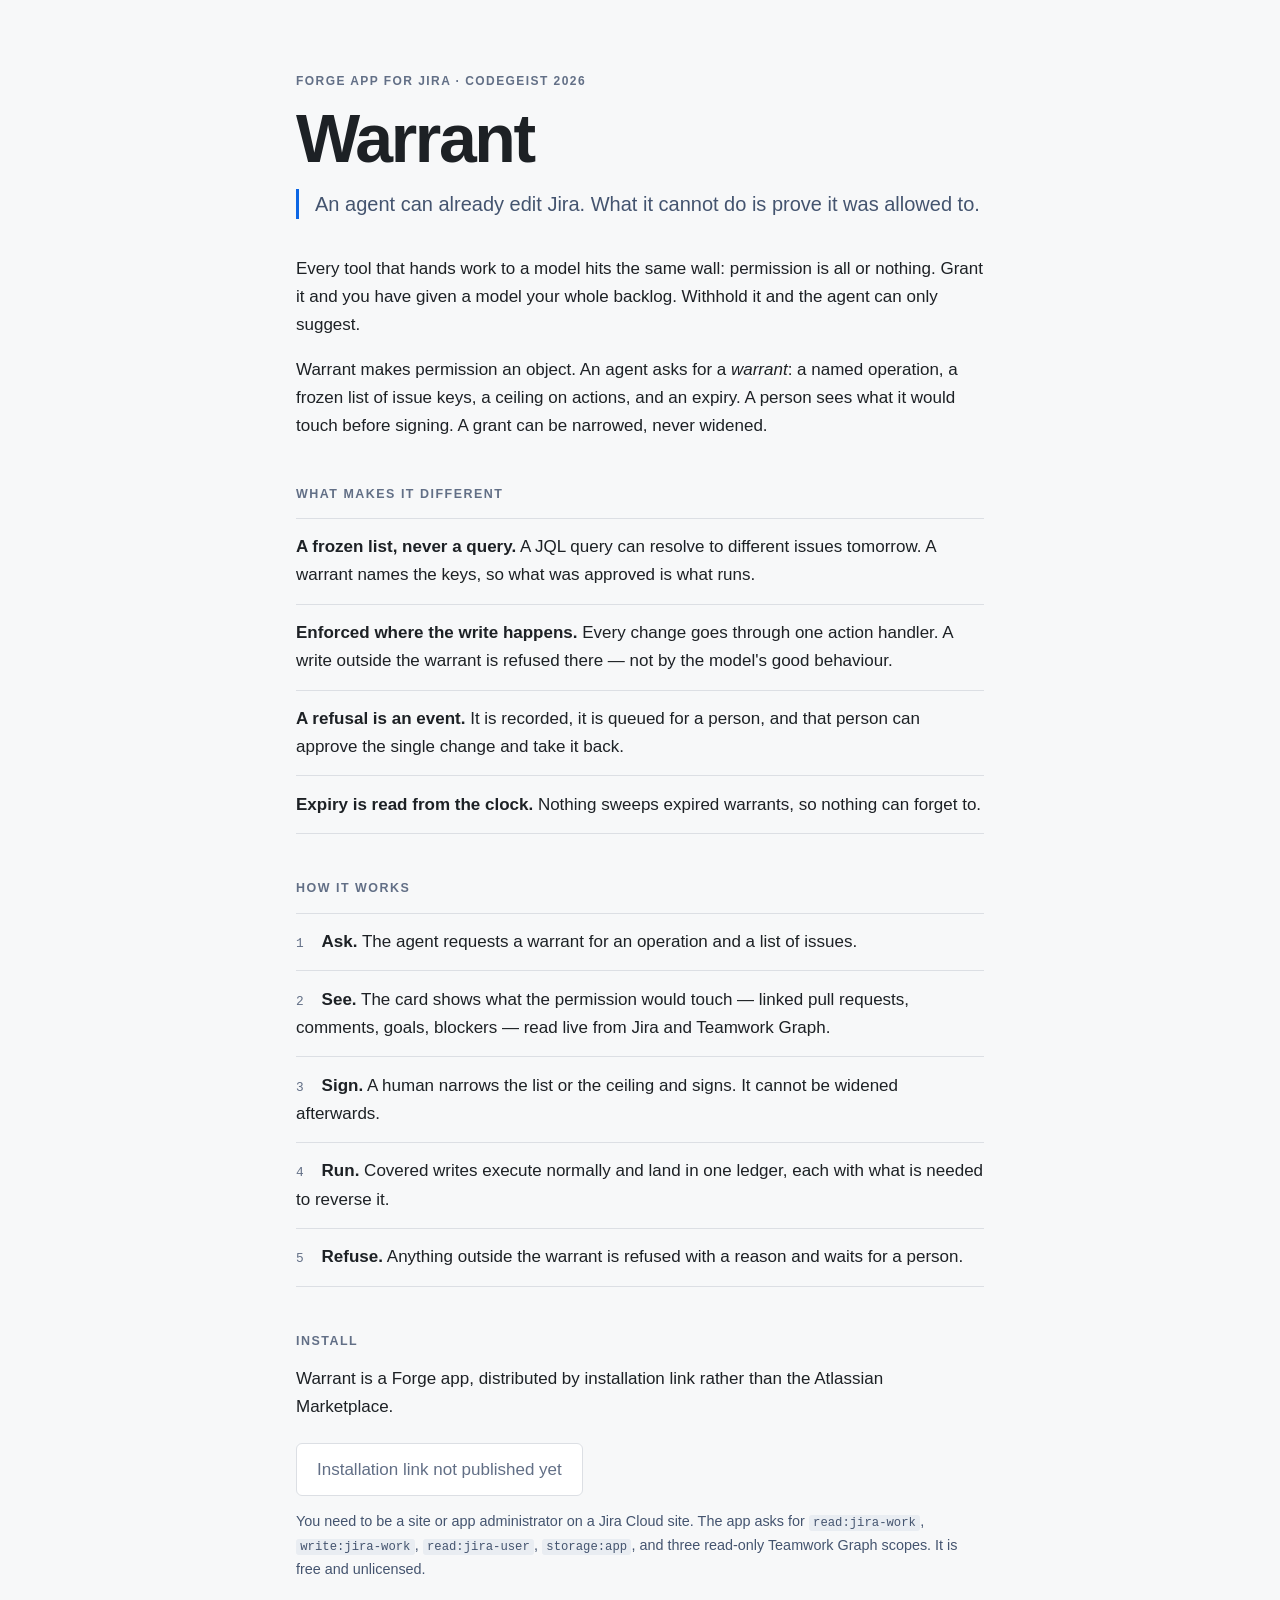
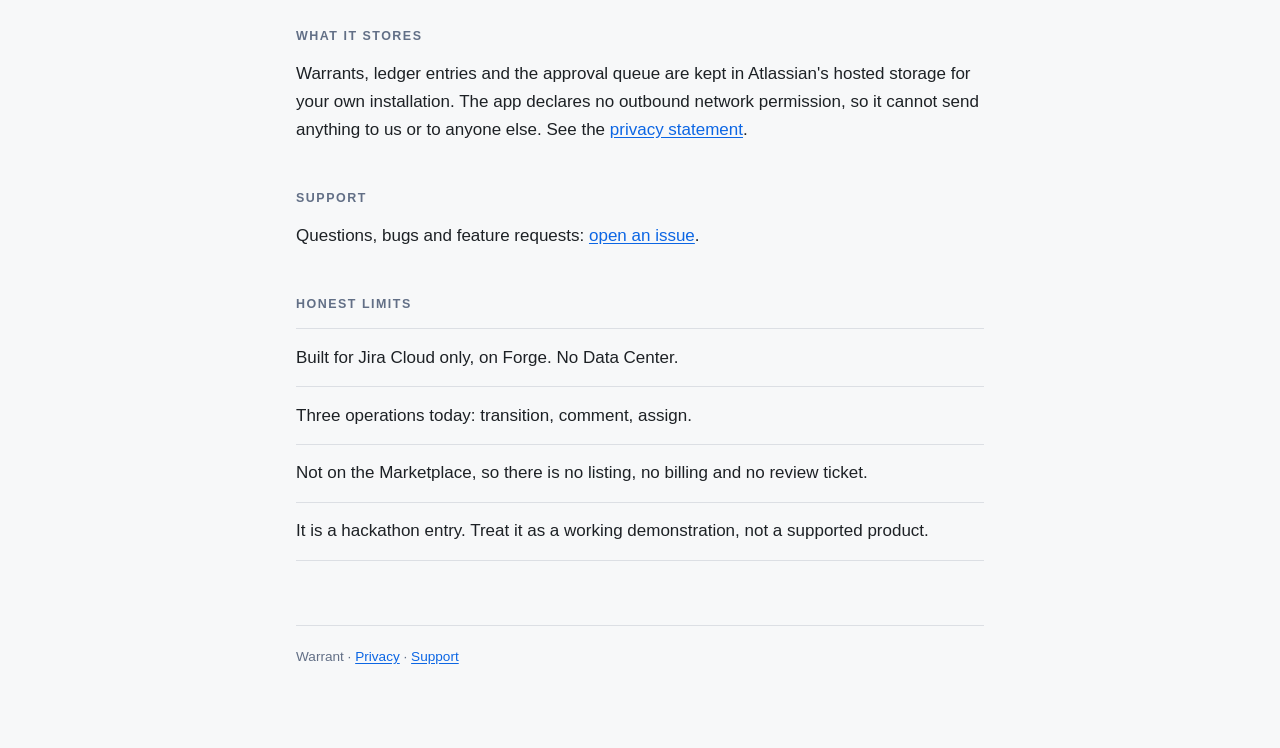
==== index.html @ 126f1fe7 "Give the page an icon so it stops asking for a missing favicon" ====
<!doctype html>
<html lang="en">
  <head>
    <meta charset="utf-8" />
    <meta name="viewport" content="width=device-width, initial-scale=1" />
    <title>Warrant — scoped authority for agents in Jira</title>
    <meta
      name="description"
      content="Warrant gives an AI agent permission to change specific Jira issues for a limited time, decided by a human, enforced at the write, and reversible afterwards."
    />
    <meta property="og:title" content="Warrant — scoped authority for agents in Jira" />
    <meta
      property="og:description"
      content="An agent can already edit Jira. What it cannot do is prove it was allowed to."
    />
    <meta property="og:type" content="website" />
    <link rel="icon" href="favicon.svg" type="image/svg+xml" />
    <link rel="stylesheet" href="style.css" />
  </head>
  <body>
    <main>
      <p class="kicker">Forge app for Jira · Codegeist 2026</p>
      <h1>Warrant</h1>
      <p class="lede">
        An agent can already edit Jira. What it cannot do is prove it was allowed to.
      </p>

      <p>
        Every tool that hands work to a model hits the same wall: permission is all or nothing.
        Grant it and you have given a model your whole backlog. Withhold it and the agent can
        only suggest.
      </p>
      <p>
        Warrant makes permission an object. An agent asks for a <em>warrant</em>: a named
        operation, a frozen list of issue keys, a ceiling on actions, and an expiry. A person
        sees what it would touch before signing. A grant can be narrowed, never widened.
      </p>

      <h2>What makes it different</h2>
      <ul class="points">
        <li>
          <strong>A frozen list, never a query.</strong> A JQL query can resolve to different
          issues tomorrow. A warrant names the keys, so what was approved is what runs.
        </li>
        <li>
          <strong>Enforced where the write happens.</strong> Every change goes through one
          action handler. A write outside the warrant is refused there — not by the model's
          good behaviour.
        </li>
        <li>
          <strong>A refusal is an event.</strong> It is recorded, it is queued for a person, and
          that person can approve the single change and take it back.
        </li>
        <li>
          <strong>Expiry is read from the clock.</strong> Nothing sweeps expired warrants, so
          nothing can forget to.
        </li>
      </ul>

      <h2>How it works</h2>
      <ol class="steps">
        <li><span>Ask.</span> The agent requests a warrant for an operation and a list of issues.</li>
        <li><span>See.</span> The card shows what the permission would touch — linked pull requests, comments, goals, blockers — read live from Jira and Teamwork Graph.</li>
        <li><span>Sign.</span> A human narrows the list or the ceiling and signs. It cannot be widened afterwards.</li>
        <li><span>Run.</span> Covered writes execute normally and land in one ledger, each with what is needed to reverse it.</li>
        <li><span>Refuse.</span> Anything outside the warrant is refused with a reason and waits for a person.</li>
      </ol>

      <h2 id="install">Install</h2>
      <p>
        Warrant is a Forge app, distributed by installation link rather than the Atlassian
        Marketplace.
      </p>
      <p class="install-line">
        <a class="button" id="install-link" href="#install">Installation link not published yet</a>
      </p>
      <p class="small">
        You need to be a site or app administrator on a Jira Cloud site. The app asks for
        <code>read:jira-work</code>, <code>write:jira-work</code>, <code>read:jira-user</code>,
        <code>storage:app</code>, and three read-only Teamwork Graph scopes. It is free and
        unlicensed.
      </p>

      <h2>What it stores</h2>
      <p>
        Warrants, ledger entries and the approval queue are kept in Atlassian's hosted storage for
        your own installation. The app declares no outbound network permission, so it cannot send
        anything to us or to anyone else. See the <a href="privacy.html">privacy statement</a>.
      </p>

      <h2>Support</h2>
      <p>
        Questions, bugs and feature requests:
        <a href="https://github.com/xarkgg/warrant-site/issues">open an issue</a>.
      </p>

      <h2>Honest limits</h2>
      <ul class="points">
        <li>Built for Jira Cloud only, on Forge. No Data Center.</li>
        <li>Three operations today: transition, comment, assign.</li>
        <li>Not on the Marketplace, so there is no listing, no billing and no review ticket.</li>
        <li>It is a hackathon entry. Treat it as a working demonstration, not a supported product.</li>
      </ul>

      <footer>
        <p>
          Warrant · <a href="privacy.html">Privacy</a> ·
          <a href="https://github.com/xarkgg/warrant-site/issues">Support</a>
        </p>
      </footer>
    </main>
  </body>
</html>
---- style.css ----
:root {
  --ground: #f7f8f9;
  --raised: #ffffff;
  --ink: #1d2125;
  --ink2: #44546f;
  --ink3: #626f86;
  --line: #dcdfe4;
  --accent: #0c66e4;
  --mono: ui-monospace, SFMono-Regular, "SF Mono", Menlo, Consolas, monospace;
}

* {
  box-sizing: border-box;
}

html {
  -webkit-text-size-adjust: 100%;
}

body {
  margin: 0;
  background: var(--ground);
  color: var(--ink);
  font: 400 17px/1.65 -apple-system, BlinkMacSystemFont, "Segoe UI", Roboto,
    "Helvetica Neue", sans-serif;
}

main {
  max-width: 46rem;
  margin: 0 auto;
  padding: 4.5rem 1.5rem 5rem;
}

.kicker {
  margin: 0 0 0.75rem;
  font-size: 0.75rem;
  font-weight: 700;
  letter-spacing: 0.12em;
  text-transform: uppercase;
  color: var(--ink3);
}

h1 {
  margin: 0;
  font-size: clamp(2.75rem, 9vw, 4.25rem);
  font-weight: 600;
  letter-spacing: -0.035em;
  line-height: 1;
}

.lede {
  margin: 1.1rem 0 2.25rem;
  padding-left: 1rem;
  border-left: 3px solid var(--accent);
  font-size: 1.25rem;
  line-height: 1.5;
  color: var(--ink2);
}

h2 {
  margin: 2.75rem 0 0.85rem;
  font-size: 0.78rem;
  font-weight: 700;
  letter-spacing: 0.12em;
  text-transform: uppercase;
  color: var(--ink3);
}

p {
  margin: 0 0 1rem;
}

a {
  color: var(--accent);
  text-underline-offset: 2px;
}

code {
  font-family: var(--mono);
  font-size: 0.85em;
  background: #e9edf2;
  padding: 0.1em 0.35em;
  border-radius: 3px;
}

.points,
.steps {
  margin: 0;
  padding: 0;
  list-style: none;
  border-top: 1px solid var(--line);
}

.points li,
.steps li {
  padding: 0.9rem 0;
  border-bottom: 1px solid var(--line);
}

.steps li {
  counter-increment: step;
}

.steps li::before {
  content: counter(step);
  display: inline-block;
  width: 1.6rem;
  font-family: var(--mono);
  font-size: 0.8rem;
  color: var(--ink3);
}

.steps li span {
  font-weight: 600;
}

ol.steps {
  counter-reset: step;
}

.install-line {
  margin: 1.4rem 0 0.9rem;
}

.button {
  display: inline-block;
  padding: 0.7rem 1.25rem;
  border: 1px solid var(--accent);
  border-radius: 6px;
  background: var(--accent);
  color: #fff;
  font-weight: 600;
  text-decoration: none;
}

.button[href="#install"] {
  background: var(--raised);
  border-color: var(--line);
  color: var(--ink3);
  font-weight: 400;
}

.small {
  font-size: 0.9rem;
  color: var(--ink2);
}

footer {
  margin-top: 4rem;
  padding-top: 1.25rem;
  border-top: 1px solid var(--line);
  font-size: 0.85rem;
  color: var(--ink3);
}

footer p {
  margin: 0;
}

@media (prefers-color-scheme: dark) {
  :root {
    --ground: #17181a;
    --raised: #1f2124;
    --ink: #e7e9ec;
    --ink2: #b9bfc8;
    --ink3: #8e96a1;
    --line: #2c2f34;
    --accent: #6aa1f7;
  }

  code {
    background: #24272b;
  }
}
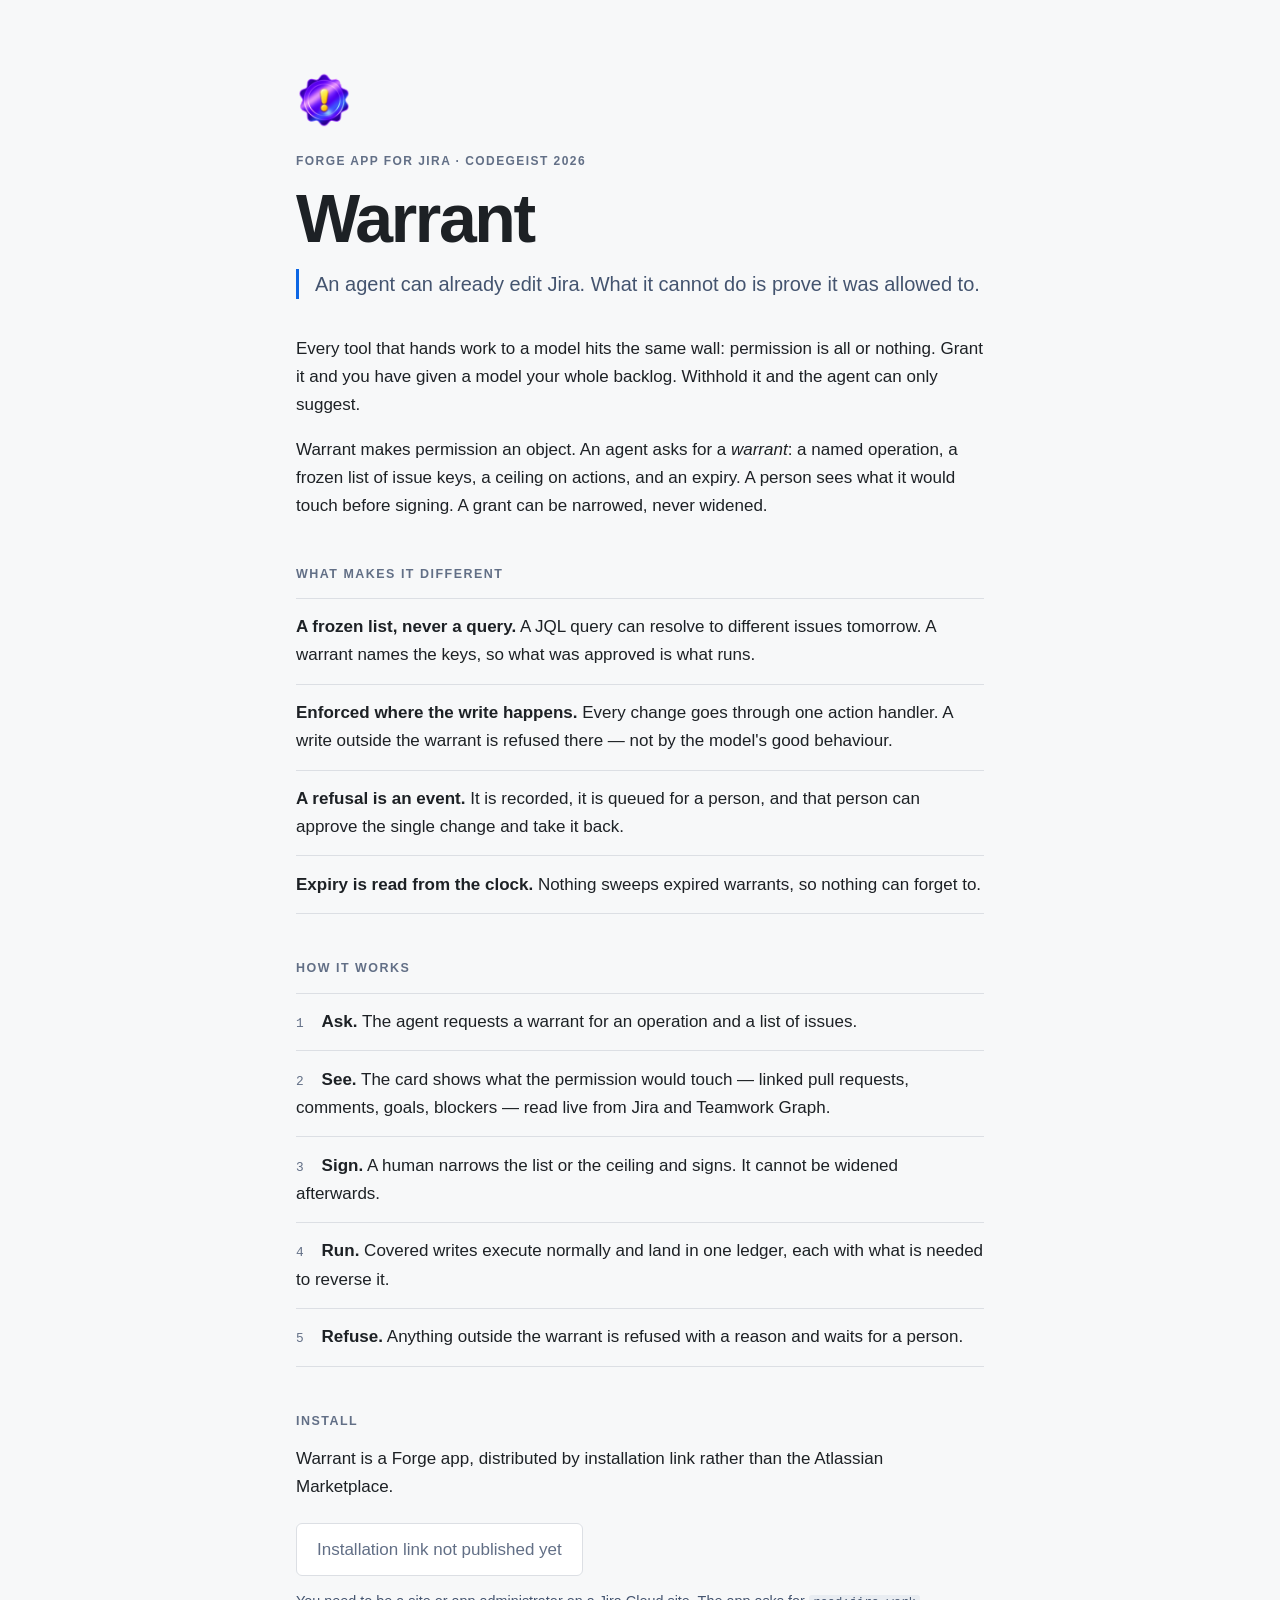
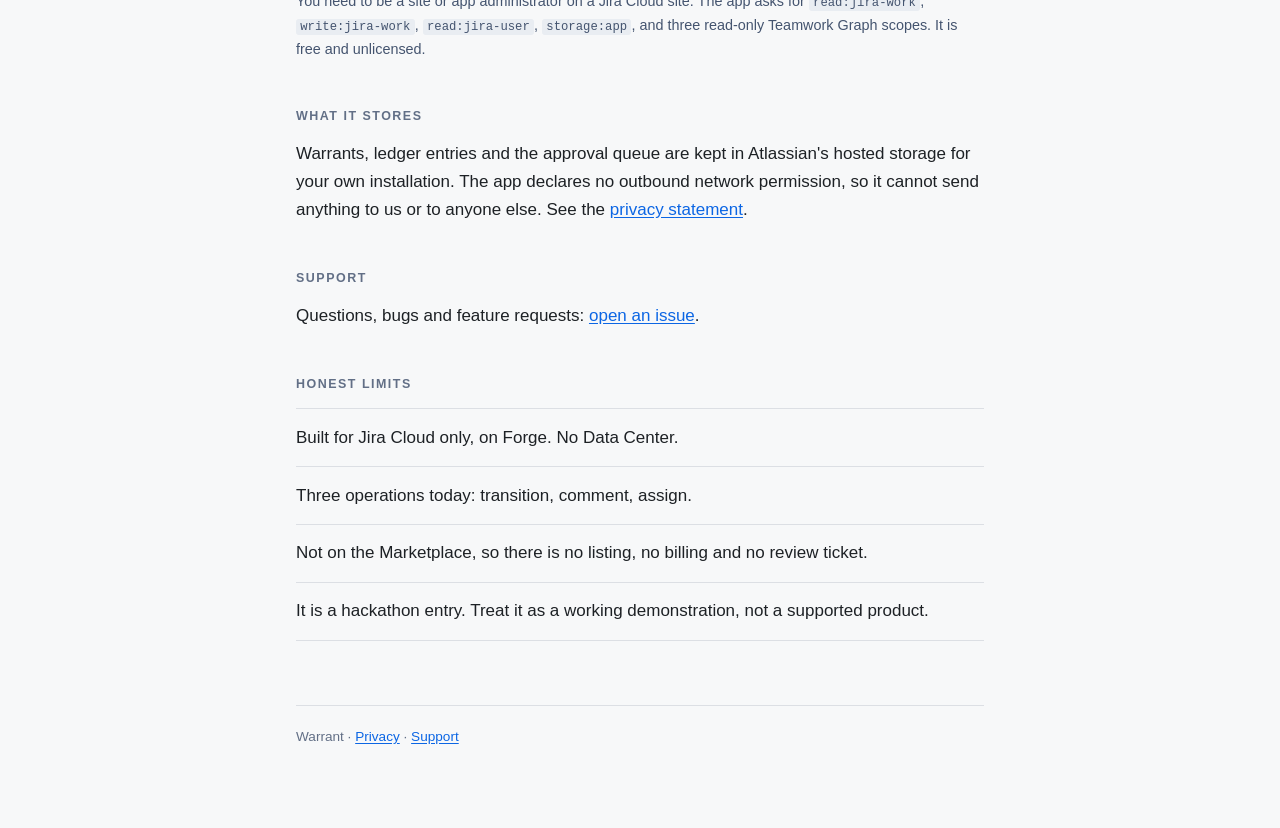
==== commit 2eeef8e0: "Use the badge as the page mark, the favicon and the link card The page leads with the mark instead o" ====
--- a/index.html
+++ b/index.html
@@ -14,11 +14,18 @@
       content="An agent can already edit Jira. What it cannot do is prove it was allowed to."
     />
     <meta property="og:type" content="website" />
-    <link rel="icon" href="favicon.svg" type="image/svg+xml" />
+    <meta property="og:image" content="https://xarkgg.github.io/warrant-site/og.png" />
+    <meta property="og:image:width" content="1200" />
+    <meta property="og:image:height" content="630" />
+    <meta property="og:image:alt" content="The Warrant badge beside the word Warrant and its one-line description." />
+    <meta name="twitter:card" content="summary_large_image" />
+    <link rel="icon" href="favicon.png" type="image/png" sizes="64x64" />
+    <link rel="apple-touch-icon" href="apple-touch-icon.png" />
     <link rel="stylesheet" href="style.css" />
   </head>
   <body>
     <main>
+      <img class="mark" src="mark.png" width="56" height="56" alt="" />
       <p class="kicker">Forge app for Jira · Codegeist 2026</p>
       <h1>Warrant</h1>
       <p class="lede">
--- a/style.css
+++ b/style.css
@@ -29,6 +29,13 @@
   max-width: 46rem;
   margin: 0 auto;
   padding: 4.5rem 1.5rem 5rem;
+}
+
+.mark {
+  display: block;
+  width: 56px;
+  height: 56px;
+  margin: 0 0 1.5rem;
 }
 
 .kicker {
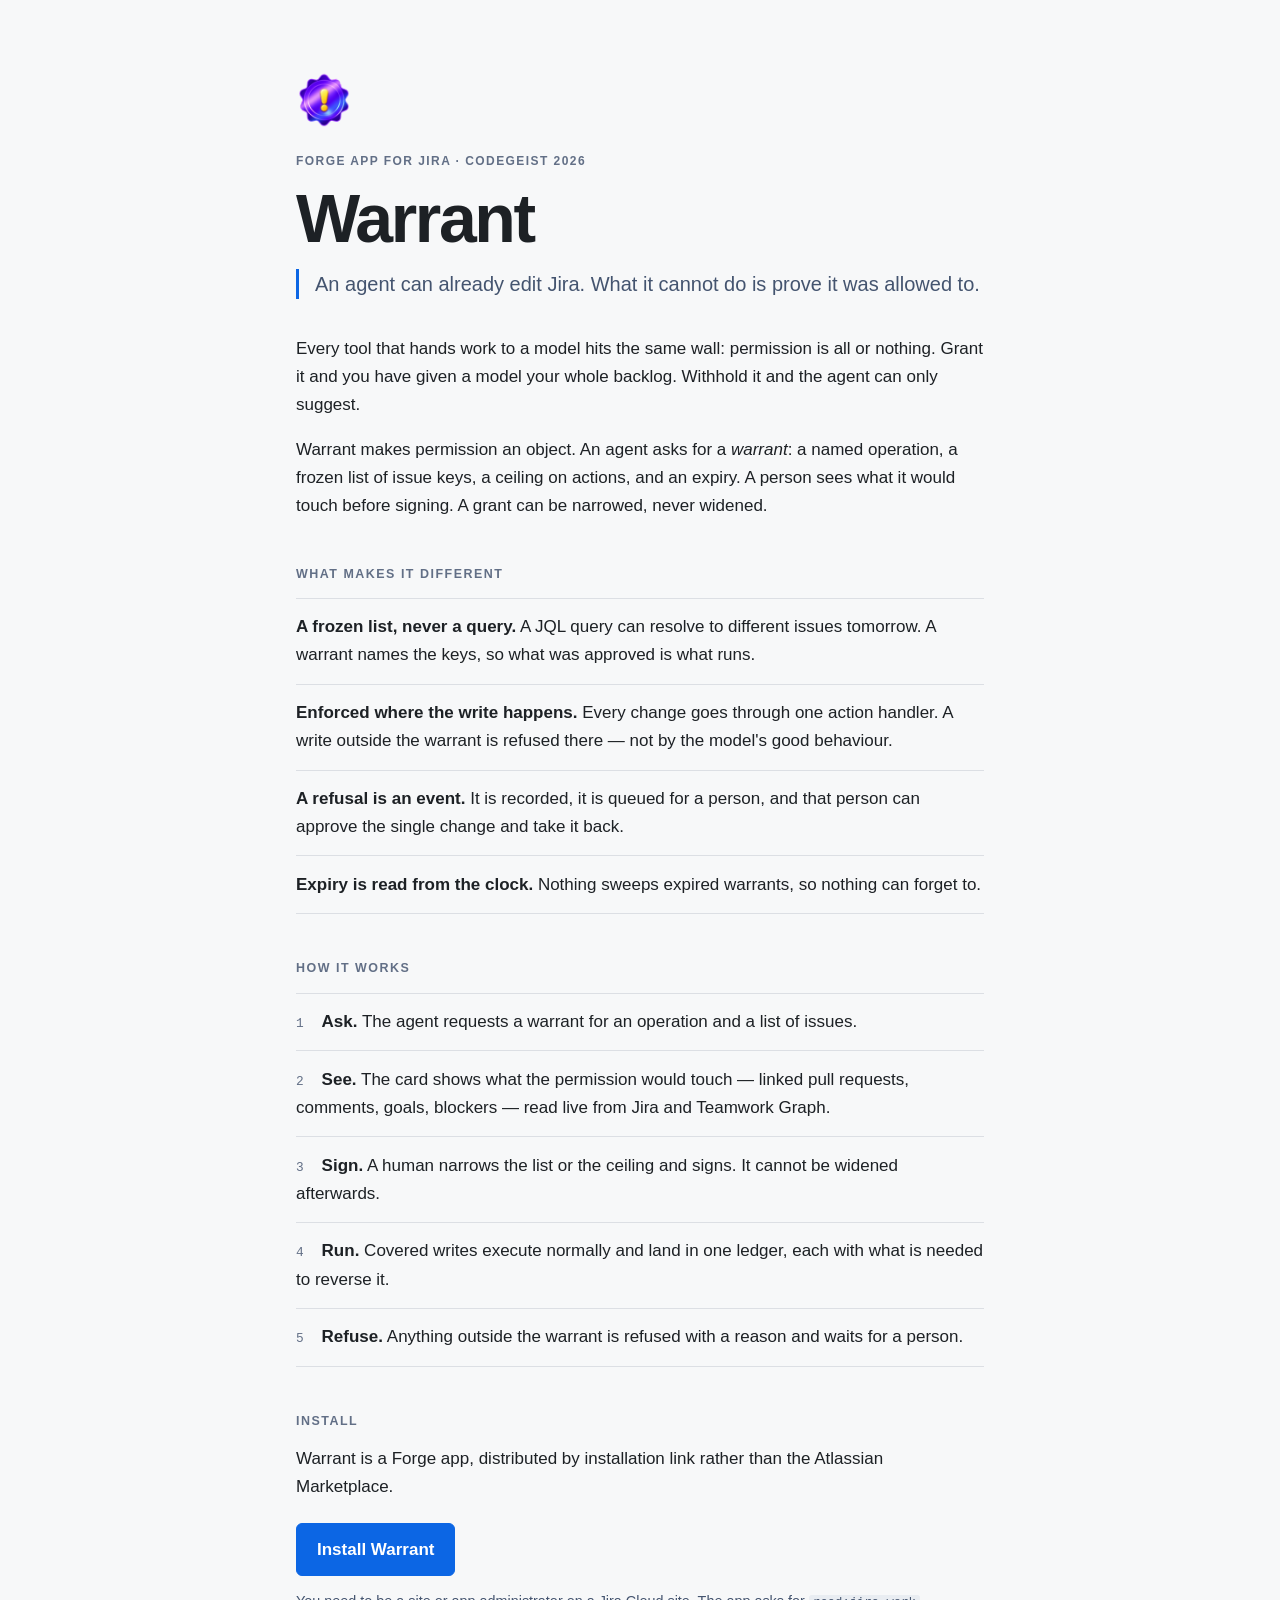
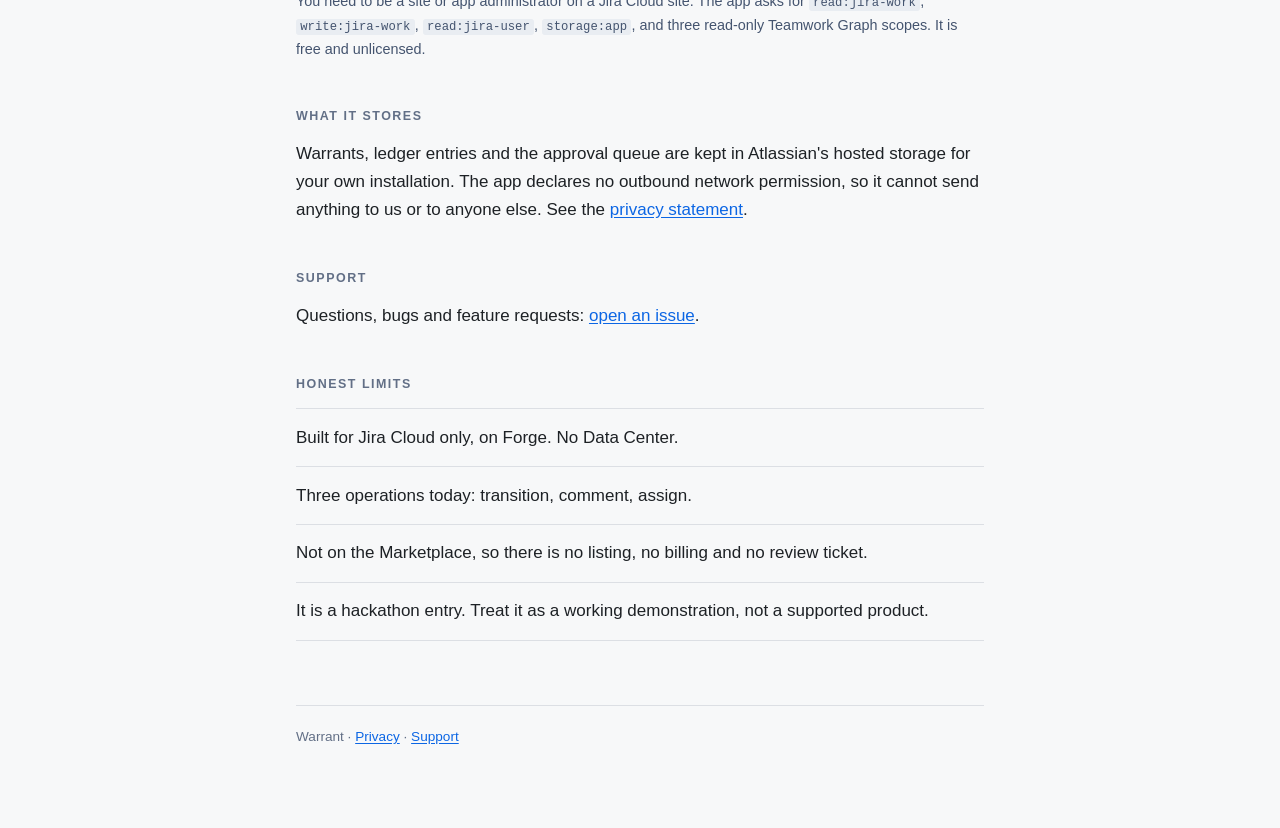
==== commit 4b3370af: "Publish the installation link The developer console issued it, so the Install button is a live link " ====
--- a/index.html
+++ b/index.html
@@ -79,7 +79,12 @@
         Marketplace.
       </p>
       <p class="install-line">
-        <a class="button" id="install-link" href="#install">Installation link not published yet</a>
+        <a
+          class="button"
+          id="install-link"
+          href="https://developer.atlassian.com/console/install/d06aafb5-91a9-446d-9bcd-39aa170b361e?signature=AYABeLiKNKXf2s1xbY8BPfuZj0oAAAADAAdhd3Mta21zAEthcm46"
+          >Install Warrant</a
+        >
       </p>
       <p class="small">
         You need to be a site or app administrator on a Jira Cloud site. The app asks for
--- a/style.css
+++ b/style.css
@@ -140,11 +140,8 @@
   text-decoration: none;
 }
 
-.button[href="#install"] {
-  background: var(--raised);
-  border-color: var(--line);
-  color: var(--ink3);
-  font-weight: 400;
+.button:hover {
+  filter: brightness(0.92);
 }
 
 .small {
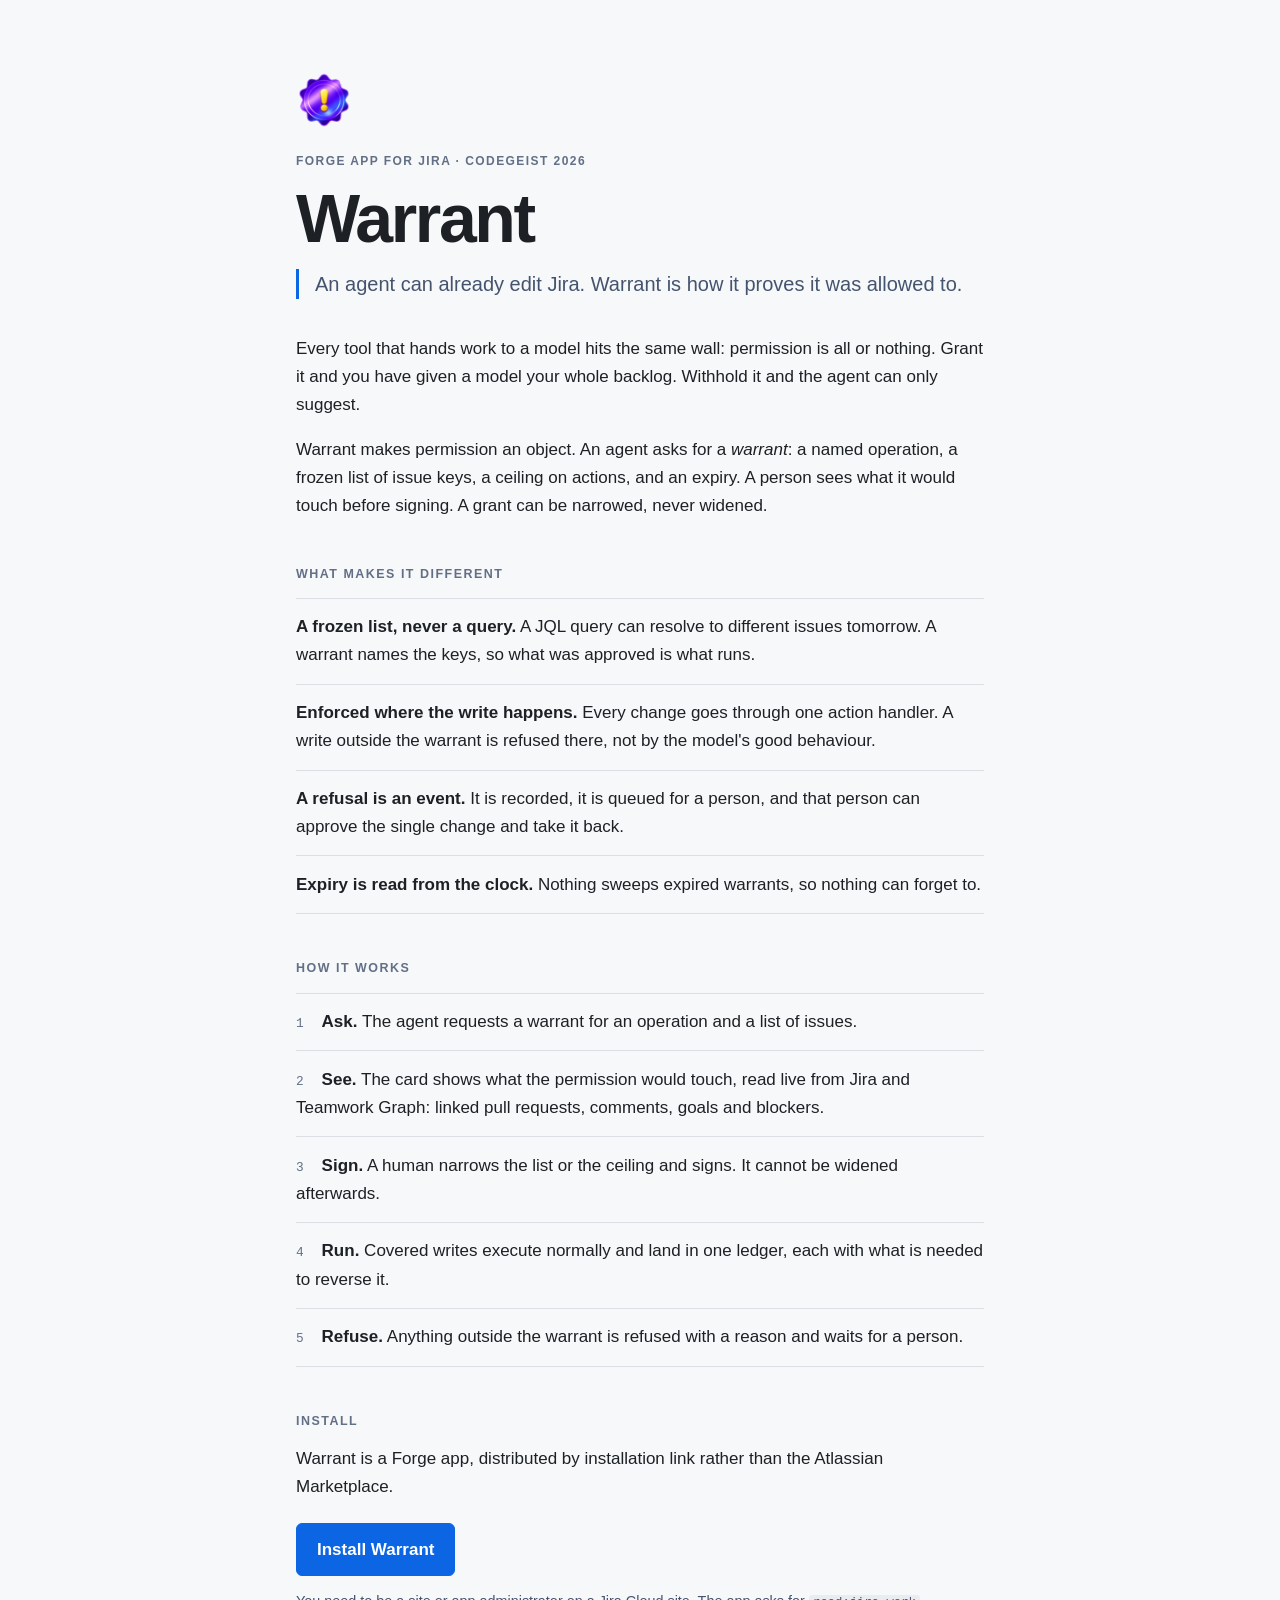
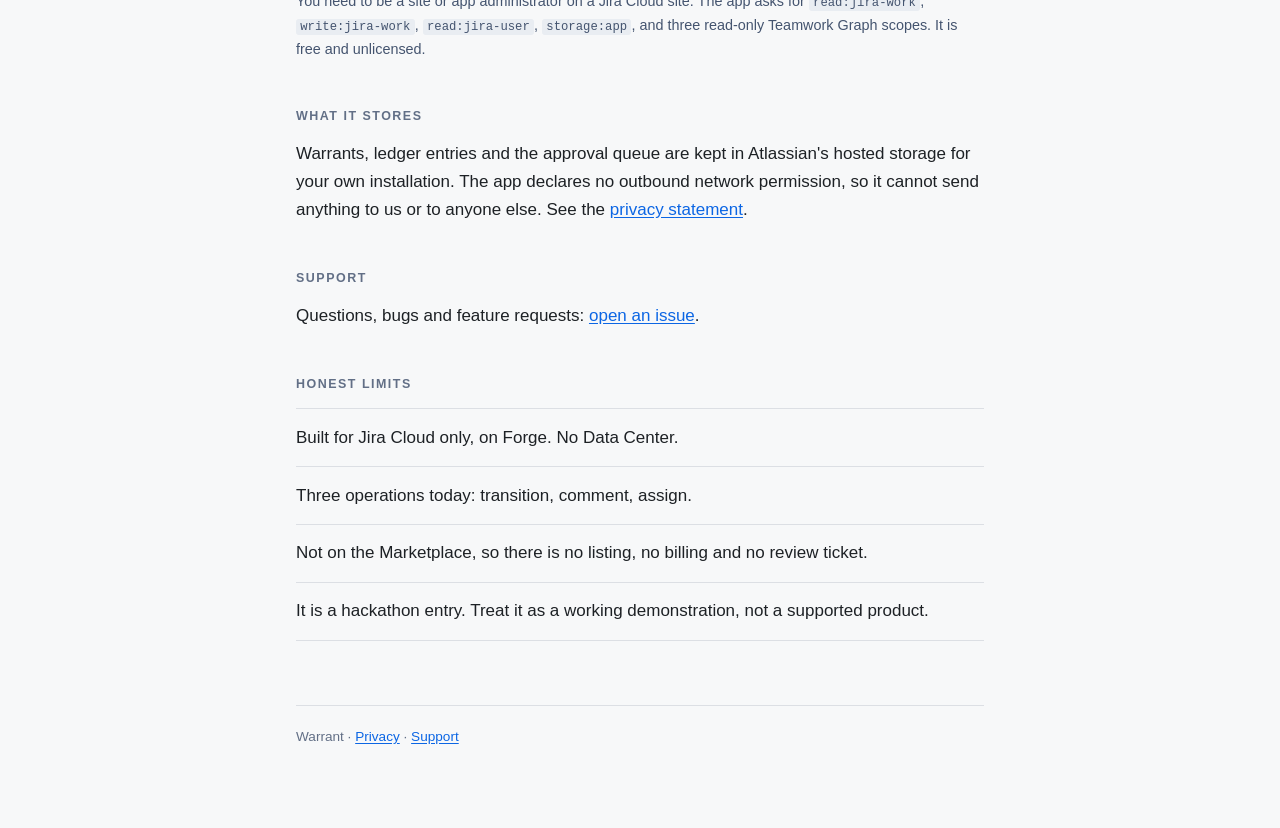
==== commit a368b220: "Rewrite the page copy to the house writing style" ====
--- a/index.html
+++ b/index.html
@@ -3,15 +3,15 @@
   <head>
     <meta charset="utf-8" />
     <meta name="viewport" content="width=device-width, initial-scale=1" />
-    <title>Warrant — scoped authority for agents in Jira</title>
+    <title>Warrant: scoped authority for agents in Jira</title>
     <meta
       name="description"
       content="Warrant gives an AI agent permission to change specific Jira issues for a limited time, decided by a human, enforced at the write, and reversible afterwards."
     />
-    <meta property="og:title" content="Warrant — scoped authority for agents in Jira" />
+    <meta property="og:title" content="Warrant: scoped authority for agents in Jira" />
     <meta
       property="og:description"
-      content="An agent can already edit Jira. What it cannot do is prove it was allowed to."
+      content="An agent can already edit Jira. Warrant is how it proves it was allowed to."
     />
     <meta property="og:type" content="website" />
     <meta property="og:image" content="https://xarkgg.github.io/warrant-site/og.png" />
@@ -29,7 +29,7 @@
       <p class="kicker">Forge app for Jira · Codegeist 2026</p>
       <h1>Warrant</h1>
       <p class="lede">
-        An agent can already edit Jira. What it cannot do is prove it was allowed to.
+        An agent can already edit Jira. Warrant is how it proves it was allowed to.
       </p>
 
       <p>
@@ -51,7 +51,7 @@
         </li>
         <li>
           <strong>Enforced where the write happens.</strong> Every change goes through one
-          action handler. A write outside the warrant is refused there — not by the model's
+          action handler. A write outside the warrant is refused there, not by the model's
           good behaviour.
         </li>
         <li>
@@ -67,7 +67,7 @@
       <h2>How it works</h2>
       <ol class="steps">
         <li><span>Ask.</span> The agent requests a warrant for an operation and a list of issues.</li>
-        <li><span>See.</span> The card shows what the permission would touch — linked pull requests, comments, goals, blockers — read live from Jira and Teamwork Graph.</li>
+        <li><span>See.</span> The card shows what the permission would touch, read live from Jira and Teamwork Graph: linked pull requests, comments, goals and blockers.</li>
         <li><span>Sign.</span> A human narrows the list or the ceiling and signs. It cannot be widened afterwards.</li>
         <li><span>Run.</span> Covered writes execute normally and land in one ledger, each with what is needed to reverse it.</li>
         <li><span>Refuse.</span> Anything outside the warrant is refused with a reason and waits for a person.</li>
@@ -82,7 +82,7 @@
         <a
           class="button"
           id="install-link"
-          href="https://developer.atlassian.com/console/install/d06aafb5-91a9-446d-9bcd-39aa170b361e?signature=AYABeLiKNKXf2s1xbY8BPfuZj0oAAAADAAdhd3Mta21zAEthcm46"
+          href="https://developer.atlassian.com/console/install/d06aafb5-91a9-446d-9bcd-39aa170b361e?signature=AYABeLiKNKXf2s1xbY8BPfuZj0oAAAADAAdhd3Mta21zAEthcm46YXdzOmttczp1cy13ZXN0LTI6NzA5NTg3ODM1MjQzOmtleS83MDVlZDY3MC1mNTdjLTQxYjUtOWY5Yi1lM2YyZGNjMTQ2ZTcAuAECAQB4CxqLTo9l4lqXuFjNim1xJM%2Bp%2F3TVP9xHS2BrU5DRRucBzGRL9PJsw0mPBYoIfaAT0gAAAH4wfAYJKoZIhvcNAQcGoG8wbQIBADBoBgkqhkiG9w0BBwEwHgYJYIZIAWUDBAEuMBEEDIMwFS29CL3ra69CcAIBEIA7WIxTbaO3HTmfCDDHRQ%2BXOoIVYMrKTGrmBy6M%2BUcEafz6o6uSwL%2B%[base64]%2B9kBqx2xO%2FAAgEQgDud9IrZ84h9OLOa8w9MfarPlD2G1nKYShVyhZwgLHVy2InsCrOm%2BXNE0T49ID72ErukB1j00q%2BC5DB84AAHYXdzLWttcwBLYXJuOmF3czprbXM6dXMtZWFzdC0xOjcwOTU4NzgzNTI0MzprZXkvNmMxMjBiYTAtNGNkNS00OTg1LWI4MmUtNDBhMDQ5NTJjYzU3ALgBAgIAeDYASx0XCjkny4iLV6vz%2BKtEGSGT6kdt0QRpkn6D%2FlVEAV7ll4CQrji8SuNcOwCk2F0AAAB%2BMHwGCSqGSIb3DQEHBqBvMG0CAQAwaAYJKoZIhvcNAQcBMB4GCWCGSAFlAwQBLjARBAy2gy9Mh88hY3pvz9ECARCAO3TYgC%2Bp7KLvmWms57USj5rcWKM%2FcApZeNLm6DmLBoPXldO3JN1hyc%2FNlpXEXgzpIIGGyx2bbYbmwQl9AgAAAAAMAAAQAAAAAAAAAAAAAAAAAIby0uNiX32HczhOWBsnb2f%2F%2F%2F%2F%2FAAAAAQAAAAAAAAAAAAAAAQAAADLdXCRPX4Bfj9qY9oLyeF%2FQym4usmny6kEz%2BZvyhpVRTMorch1s1sdAOSuqVUUeTpdp1hX6%2F3MybBUk%2FQMr9zf3CSM%3D&amp;product=jira"
           >Install Warrant</a
         >
       </p>
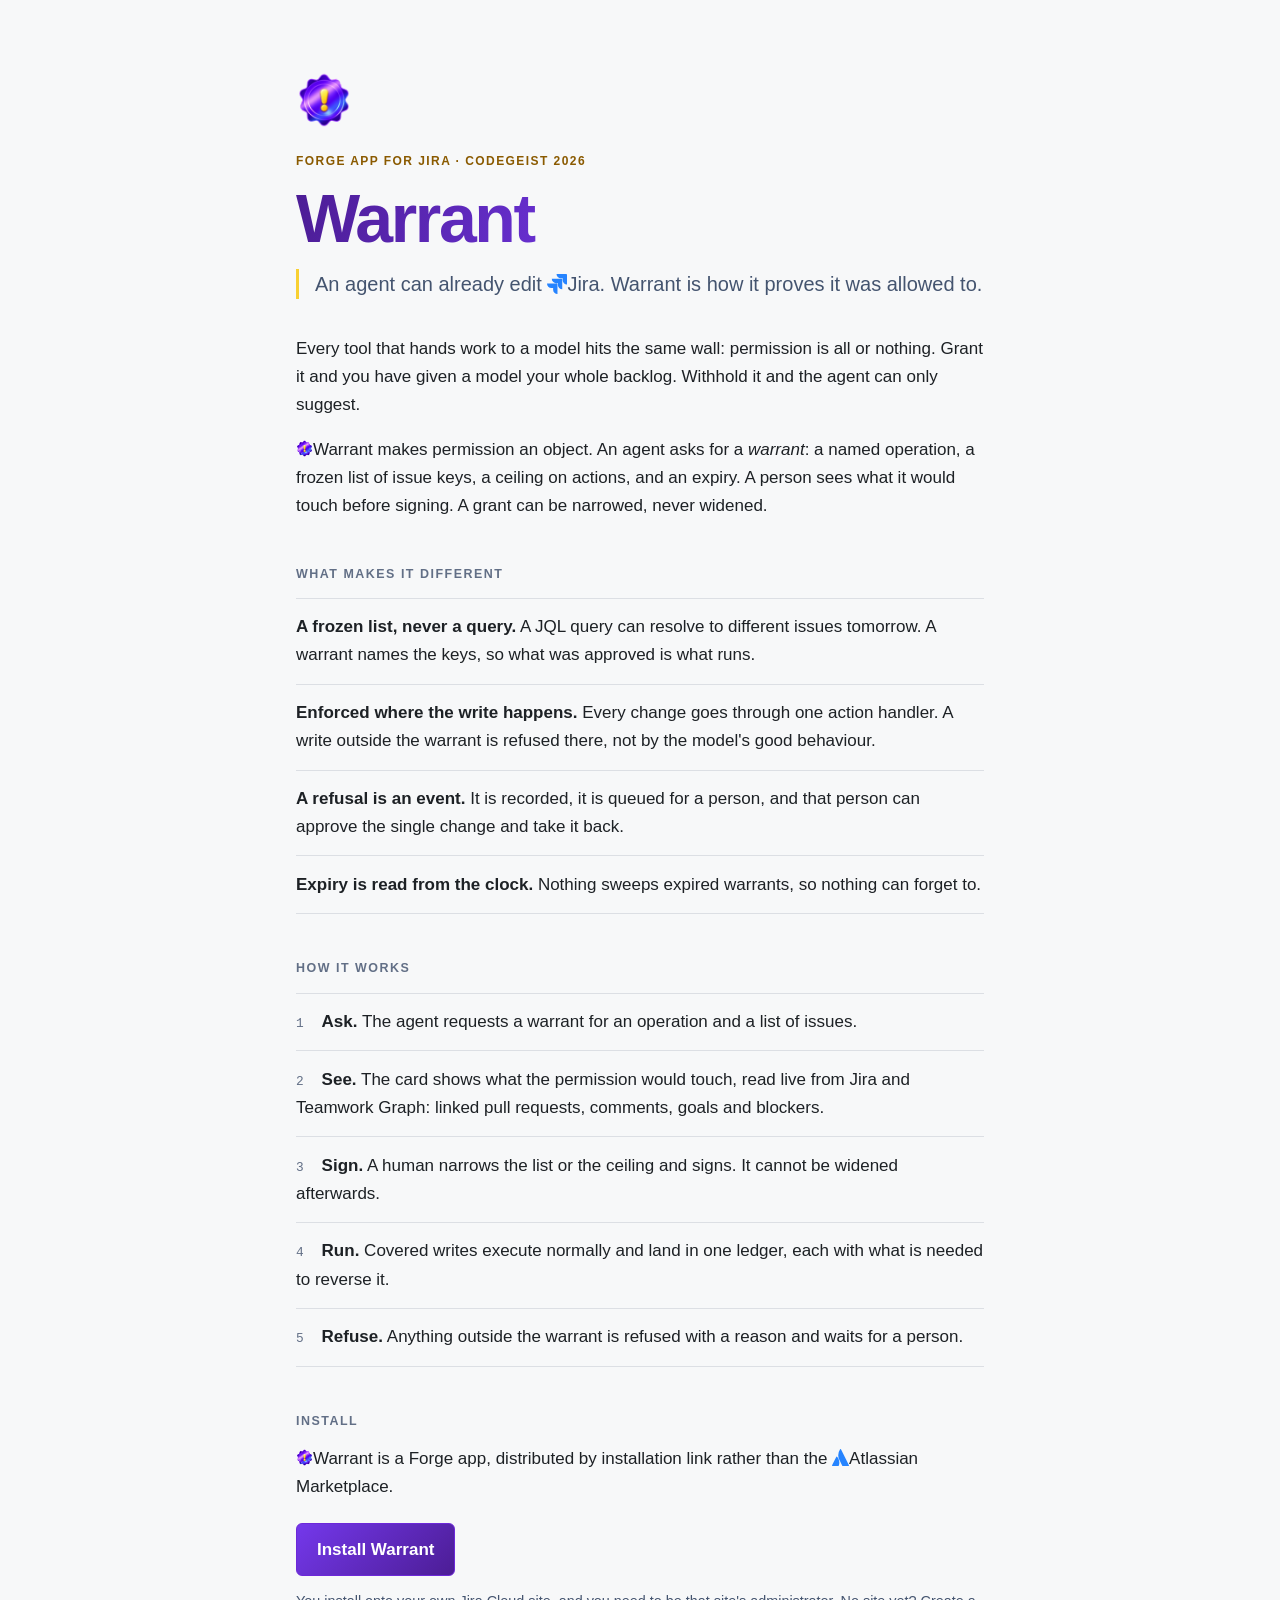
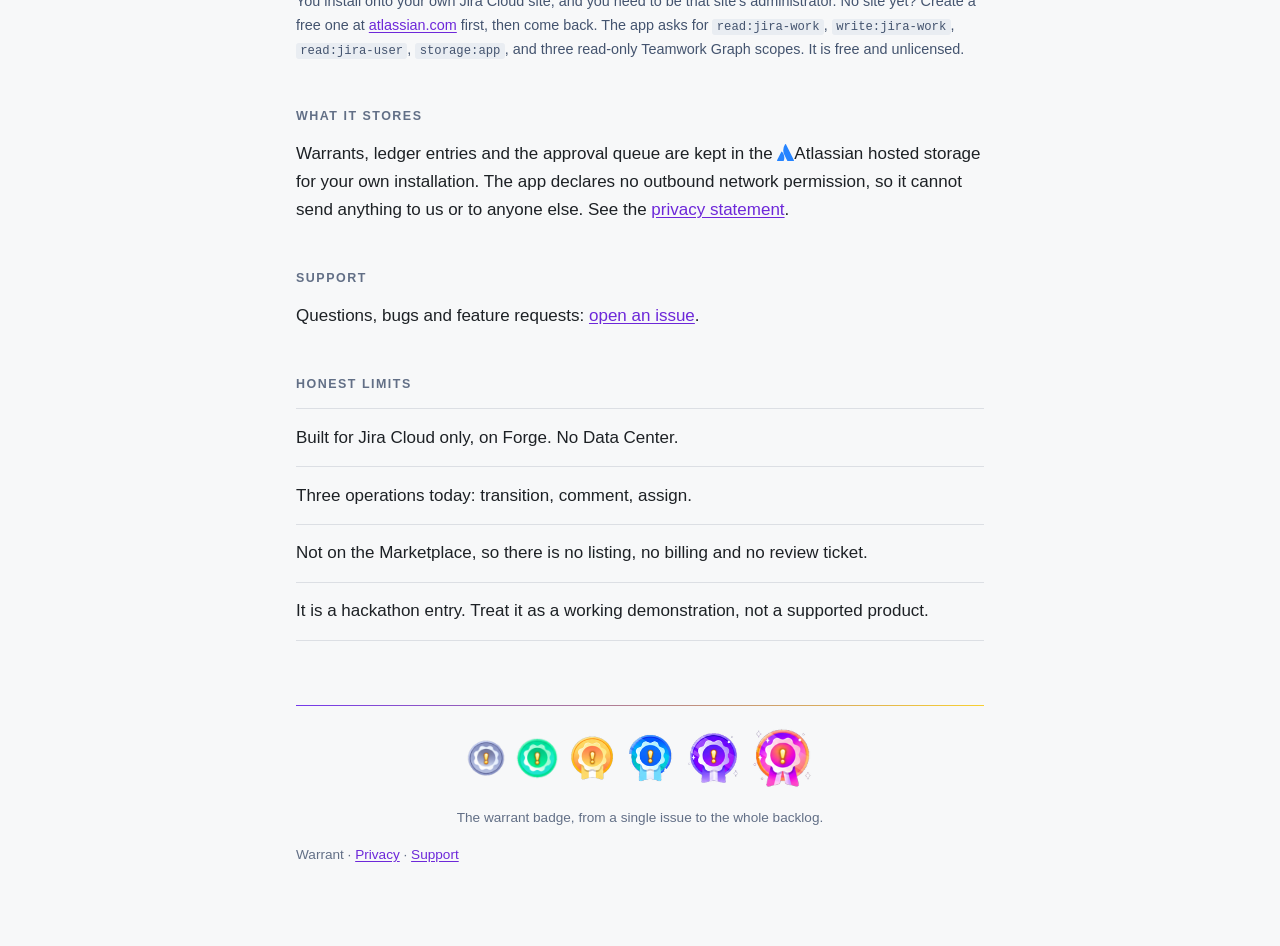
==== commit f3450be1: "Brand the page with the mark's colours, inline the product icons, and present the badge set in the f" ====
--- a/index.html
+++ b/index.html
@@ -29,7 +29,7 @@
       <p class="kicker">Forge app for Jira · Codegeist 2026</p>
       <h1>Warrant</h1>
       <p class="lede">
-        An agent can already edit Jira. Warrant is how it proves it was allowed to.
+        An agent can already edit <svg class="bic" viewBox="0 0 24 24" fill="#2684ff" role="img" aria-label="Jira"><path d="M11.571 11.513H0a5.218 5.218 0 0 0 5.232 5.215h2.13v2.057A5.215 5.215 0 0 0 12.575 24V12.518a1.005 1.005 0 0 0-1.005-1.005zm5.723-5.756H5.736a5.215 5.215 0 0 0 5.215 5.214h2.129v2.058a5.218 5.218 0 0 0 5.215 5.214V6.758a1.001 1.001 0 0 0-1.001-1.001zM23.013 0H11.455a5.215 5.215 0 0 0 5.215 5.215h2.129v2.057A5.215 5.215 0 0 0 24 12.483V1.005A1.001 1.001 0 0 0 23.013 0Z"/></svg>Jira. Warrant is how it proves it was allowed to.
       </p>
 
       <p>
@@ -38,7 +38,7 @@
         only suggest.
       </p>
       <p>
-        Warrant makes permission an object. An agent asks for a <em>warrant</em>: a named
+        <img class="bic" src="mark.png" alt="" width="18" height="18">Warrant makes permission an object. An agent asks for a <em>warrant</em>: a named
         operation, a frozen list of issue keys, a ceiling on actions, and an expiry. A person
         sees what it would touch before signing. A grant can be narrowed, never widened.
       </p>
@@ -75,7 +75,8 @@
 
       <h2 id="install">Install</h2>
       <p>
-        Warrant is a Forge app, distributed by installation link rather than the Atlassian
+        <img class="bic" src="mark.png" alt="" width="18" height="18">Warrant is a Forge app, distributed by installation link rather than the
+        <svg class="bic" viewBox="0 0 24 24" fill="#2684ff" role="img" aria-label="Atlassian"><path d="M7.12 11.084a.683.683 0 00-1.16.126L.075 22.974a.703.703 0 00.63 1.018h8.19a.678.678 0 00.63-.39c1.767-3.65.696-9.203-2.406-12.52zM11.434.386a15.515 15.515 0 00-.906 15.317l3.95 7.9a.703.703 0 00.628.388h8.19a.703.703 0 00.63-1.017L12.63.38a.664.664 0 00-1.196.006z"/></svg>Atlassian
         Marketplace.
       </p>
       <p class="install-line">
@@ -87,7 +88,10 @@
         >
       </p>
       <p class="small">
-        You need to be a site or app administrator on a Jira Cloud site. The app asks for
+        You install onto your own Jira Cloud site, and you need to be that site's administrator.
+        No site yet? Create a free one at
+        <a href="https://www.atlassian.com/software/jira/free">atlassian.com</a> first, then come
+        back. The app asks for
         <code>read:jira-work</code>, <code>write:jira-work</code>, <code>read:jira-user</code>,
         <code>storage:app</code>, and three read-only Teamwork Graph scopes. It is free and
         unlicensed.
@@ -95,7 +99,8 @@
 
       <h2>What it stores</h2>
       <p>
-        Warrants, ledger entries and the approval queue are kept in Atlassian's hosted storage for
+        Warrants, ledger entries and the approval queue are kept in the
+        <svg class="bic" viewBox="0 0 24 24" fill="#2684ff" role="img" aria-label="Atlassian"><path d="M7.12 11.084a.683.683 0 00-1.16.126L.075 22.974a.703.703 0 00.63 1.018h8.19a.678.678 0 00.63-.39c1.767-3.65.696-9.203-2.406-12.52zM11.434.386a15.515 15.515 0 00-.906 15.317l3.95 7.9a.703.703 0 00.628.388h8.19a.703.703 0 00.63-1.017L12.63.38a.664.664 0 00-1.196.006z"/></svg>Atlassian hosted storage for
         your own installation. The app declares no outbound network permission, so it cannot send
         anything to us or to anyone else. See the <a href="privacy.html">privacy statement</a>.
       </p>
@@ -115,6 +120,15 @@
       </ul>
 
       <footer>
+        <div class="badges" aria-hidden="true">
+          <img src="badges/rank-1.png" alt="" width="40" height="40" loading="lazy">
+          <img src="badges/rank-2.png" alt="" width="44" height="44" loading="lazy">
+          <img src="badges/rank-3.png" alt="" width="48" height="48" loading="lazy">
+          <img src="badges/rank-4.png" alt="" width="52" height="52" loading="lazy">
+          <img src="badges/rank-5.png" alt="" width="56" height="56" loading="lazy">
+          <img src="badges/rank-6.png" alt="" width="64" height="64" loading="lazy">
+        </div>
+        <p class="badges-note">The warrant badge, from a single issue to the whole backlog.</p>
         <p>
           Warrant · <a href="privacy.html">Privacy</a> ·
           <a href="https://github.com/xarkgg/warrant-site/issues">Support</a>
--- a/style.css
+++ b/style.css
@@ -5,7 +5,11 @@
   --ink2: #44546f;
   --ink3: #626f86;
   --line: #dcdfe4;
-  --accent: #0c66e4;
+  --violet: #6d28d9;
+  --vivid: #7438eb;
+  --gold: #f8d032;
+  --gold-ink: #8a5a00;
+  --accent: var(--violet);
   --mono: ui-monospace, SFMono-Regular, "SF Mono", Menlo, Consolas, monospace;
 }
 
@@ -44,7 +48,7 @@
   font-weight: 700;
   letter-spacing: 0.12em;
   text-transform: uppercase;
-  color: var(--ink3);
+  color: var(--gold-ink);
 }
 
 h1 {
@@ -55,10 +59,19 @@
   line-height: 1;
 }
 
+@supports ((-webkit-background-clip: text) or (background-clip: text)) {
+  h1 {
+    background: linear-gradient(105deg, #4c1d95 0%, var(--vivid) 55%, var(--gold) 135%);
+    -webkit-background-clip: text;
+    background-clip: text;
+    color: transparent;
+  }
+}
+
 .lede {
   margin: 1.1rem 0 2.25rem;
   padding-left: 1rem;
-  border-left: 3px solid var(--accent);
+  border-left: 3px solid var(--gold);
   font-size: 1.25rem;
   line-height: 1.5;
   color: var(--ink2);
@@ -132,16 +145,22 @@
 .button {
   display: inline-block;
   padding: 0.7rem 1.25rem;
-  border: 1px solid var(--accent);
+  border: 1px solid var(--violet);
   border-radius: 6px;
-  background: var(--accent);
+  background: linear-gradient(135deg, var(--vivid), #4c1d95);
   color: #fff;
   font-weight: 600;
   text-decoration: none;
 }
 
 .button:hover {
-  filter: brightness(0.92);
+  filter: brightness(1.12);
+}
+
+.bic {
+  width: 1em;
+  height: 1em;
+  vertical-align: -0.12em;
 }
 
 .small {
@@ -153,12 +172,38 @@
   margin-top: 4rem;
   padding-top: 1.25rem;
   border-top: 1px solid var(--line);
+  border-image: linear-gradient(90deg, var(--vivid), var(--gold)) 1;
   font-size: 0.85rem;
   color: var(--ink3);
 }
 
 footer p {
   margin: 0;
+}
+
+.badges {
+  display: flex;
+  justify-content: center;
+  align-items: center;
+  gap: 0.55rem;
+  margin: 0 0 1.1rem;
+}
+
+.badges-note {
+  margin: 0 0 0.9rem;
+  text-align: center;
+}
+
+@media (max-width: 360px) {
+  .badges {
+    gap: 0.25rem;
+  }
+  .badges img:nth-child(1) { width: 32px; height: 32px; }
+  .badges img:nth-child(2) { width: 35px; height: 35px; }
+  .badges img:nth-child(3) { width: 38px; height: 38px; }
+  .badges img:nth-child(4) { width: 42px; height: 42px; }
+  .badges img:nth-child(5) { width: 46px; height: 46px; }
+  .badges img:nth-child(6) { width: 52px; height: 52px; }
 }
 
 @media (prefers-color-scheme: dark) {
@@ -169,10 +214,20 @@
     --ink2: #b9bfc8;
     --ink3: #8e96a1;
     --line: #2c2f34;
-    --accent: #6aa1f7;
+    --violet: #b79bfa;
+    --vivid: #8b5cf6;
+    --gold: #f8d032;
+    --gold-ink: #f8d032;
+    --accent: var(--violet);
   }
 
   code {
     background: #24272b;
   }
-}
+
+  @supports ((-webkit-background-clip: text) or (background-clip: text)) {
+    h1 {
+      background: linear-gradient(105deg, #ede9fe 0%, #b79bfa 30%, #8b5cf6 68%, var(--gold) 135%);
+    }
+  }
+}
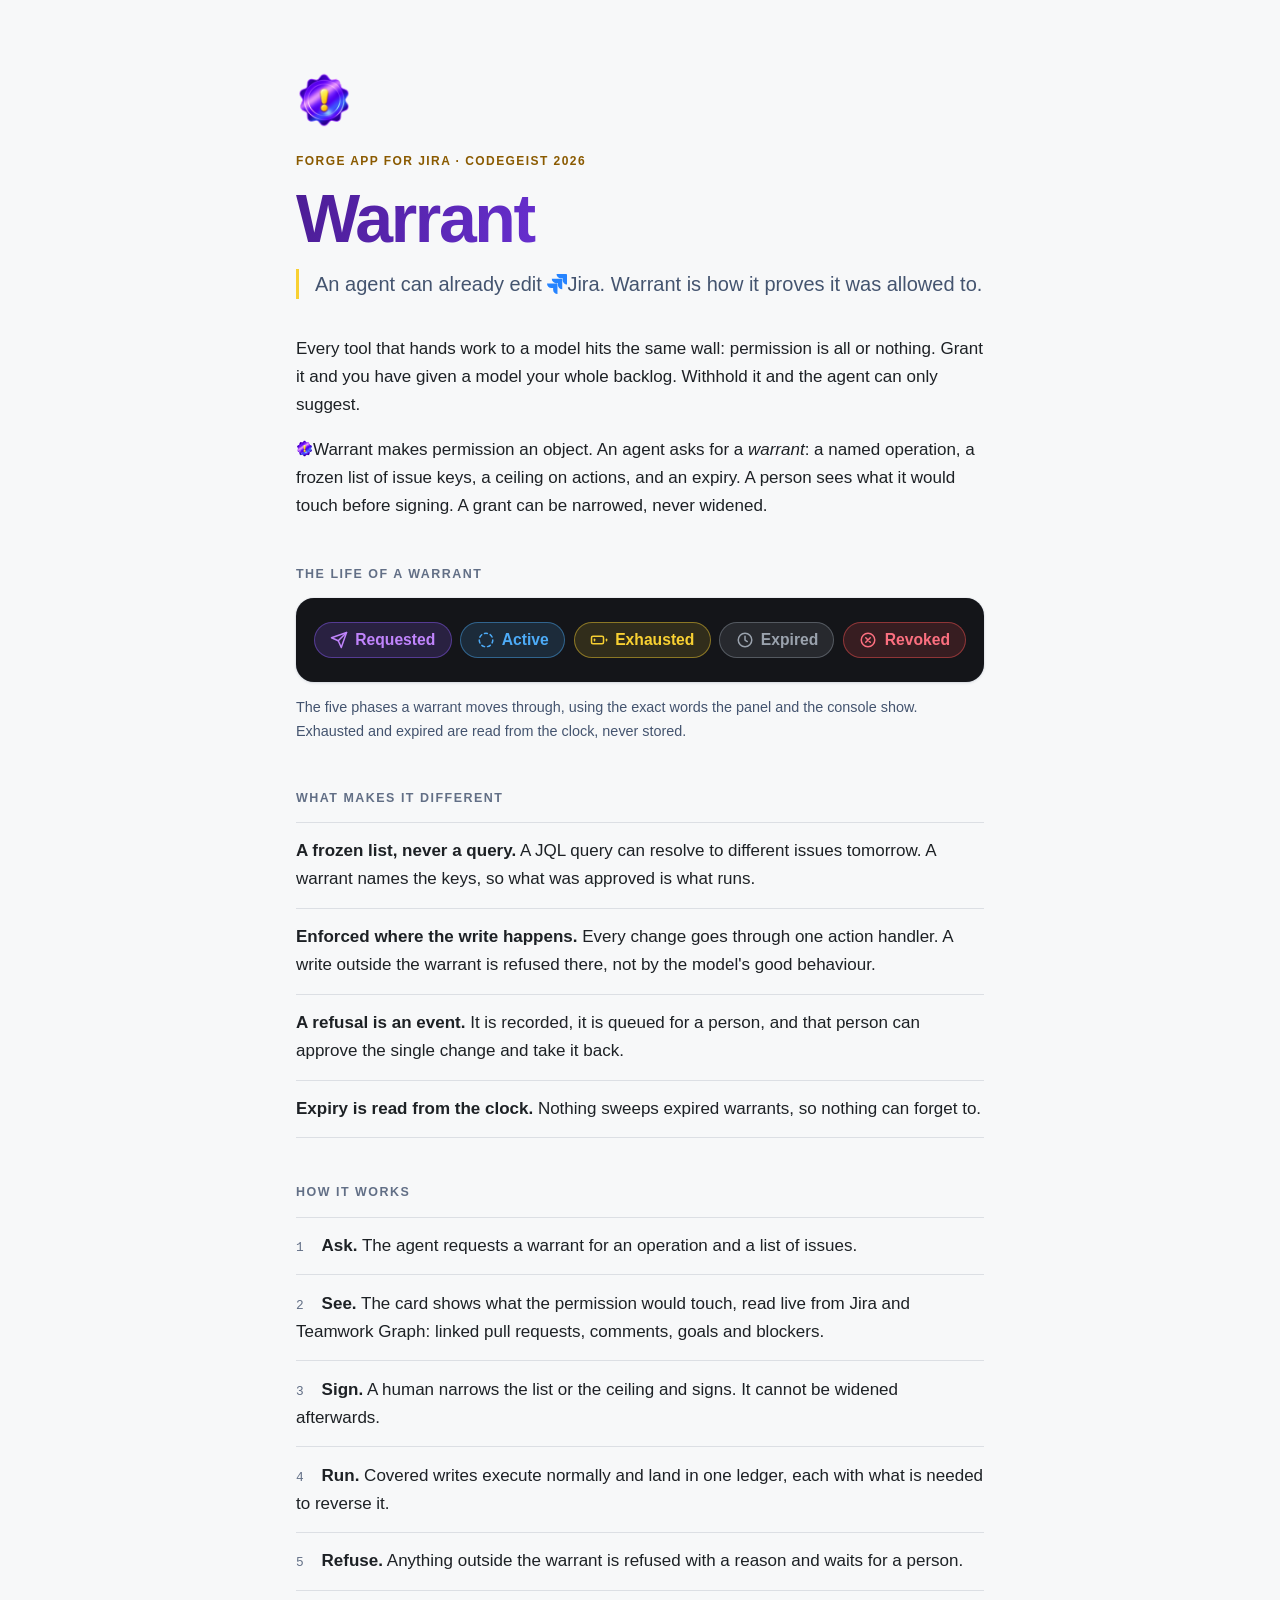
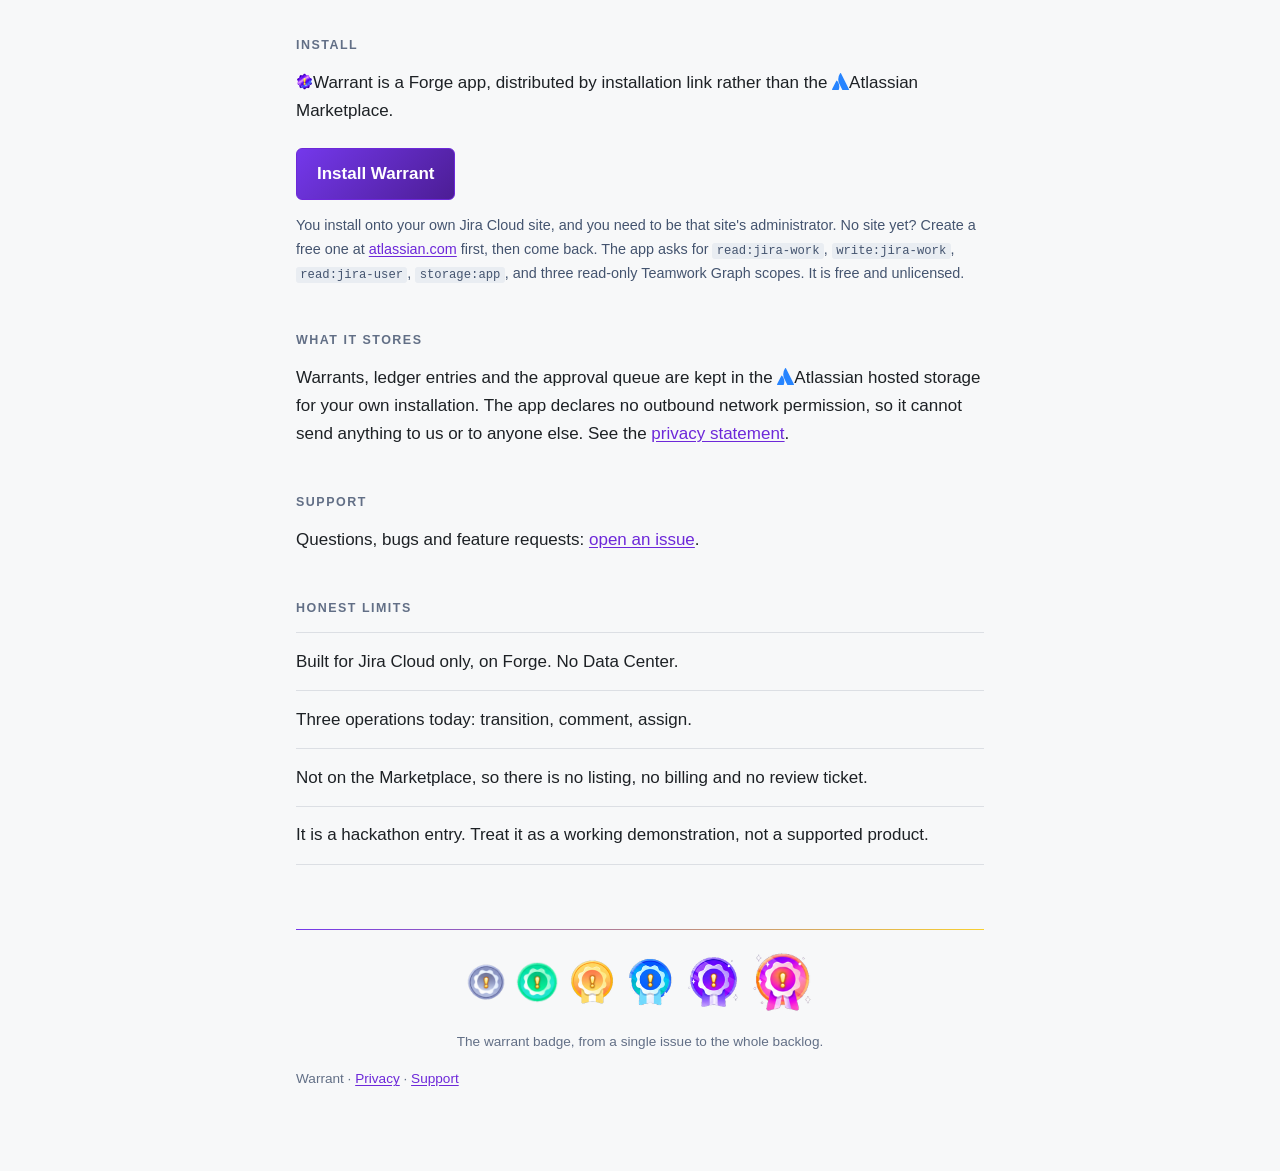
==== commit 8dc42cdc: "Show the warrant lifecycle as status pills on a dark plate Recreates the reference composition in CS" ====
--- a/index.html
+++ b/index.html
@@ -41,6 +41,19 @@
         <img class="bic" src="mark.png" alt="" width="18" height="18">Warrant makes permission an object. An agent asks for a <em>warrant</em>: a named
         operation, a frozen list of issue keys, a ceiling on actions, and an expiry. A person
         sees what it would touch before signing. A grant can be narrowed, never widened.
+      </p>
+
+      <h2>The life of a warrant</h2>
+      <div class="status-plate">
+        <span class="pill pill-requested"><svg viewBox="0 0 24 24" fill="none" stroke="currentColor" stroke-width="2" stroke-linecap="round" stroke-linejoin="round" aria-hidden="true"><path d="M22 2 11 13"/><path d="M22 2 15 22l-4-9-9-4Z"/></svg>Requested</span>
+        <span class="pill pill-active"><svg viewBox="0 0 24 24" fill="none" stroke="currentColor" stroke-width="2" stroke-linecap="round" stroke-linejoin="round" aria-hidden="true"><circle cx="12" cy="12" r="9" stroke-dasharray="4 4"/></svg>Active</span>
+        <span class="pill pill-exhausted"><svg viewBox="0 0 24 24" fill="none" stroke="currentColor" stroke-width="2" stroke-linecap="round" stroke-linejoin="round" aria-hidden="true"><rect x="2" y="7" width="16" height="10" rx="2"/><line x1="6" y1="11" x2="6" y2="13"/><line x1="22" y1="11" x2="22" y2="13"/></svg>Exhausted</span>
+        <span class="pill pill-expired"><svg viewBox="0 0 24 24" fill="none" stroke="currentColor" stroke-width="2" stroke-linecap="round" stroke-linejoin="round" aria-hidden="true"><circle cx="12" cy="12" r="9"/><path d="M12 7v5l3 2"/></svg>Expired</span>
+        <span class="pill pill-revoked"><svg viewBox="0 0 24 24" fill="none" stroke="currentColor" stroke-width="2" stroke-linecap="round" stroke-linejoin="round" aria-hidden="true"><circle cx="12" cy="12" r="9"/><path d="m9 9 6 6M15 9l-6 6"/></svg>Revoked</span>
+      </div>
+      <p class="small">
+        The five phases a warrant moves through, using the exact words the panel and the console
+        show. Exhausted and expired are read from the clock, never stored.
       </p>
 
       <h2>What makes it different</h2>
--- a/style.css
+++ b/style.css
@@ -163,6 +163,43 @@
   vertical-align: -0.12em;
 }
 
+.status-plate {
+  display: flex;
+  flex-wrap: wrap;
+  justify-content: center;
+  gap: 0.55rem;
+  background: #141519;
+  border-radius: 18px;
+  padding: 1.5rem 1rem;
+  margin: 0 0 0.9rem;
+  box-shadow: 0 1px 3px rgba(9, 30, 66, 0.12), 0 0 1px rgba(9, 30, 66, 0.3);
+}
+
+.pill {
+  display: inline-flex;
+  align-items: center;
+  gap: 0.45rem;
+  padding: 0.5rem 0.95rem;
+  border-radius: 999px;
+  font-size: 0.98rem;
+  font-weight: 600;
+  line-height: 1;
+  color: var(--c);
+  background: var(--cbg);
+  border: 1px solid var(--cbr);
+}
+
+.pill svg {
+  width: 1.15em;
+  height: 1.15em;
+}
+
+.pill-requested { --c: #c084fc; --cbg: rgba(139, 92, 246, 0.18); --cbr: rgba(139, 92, 246, 0.45); }
+.pill-active    { --c: #4dabf7; --cbg: rgba(77, 171, 247, 0.15); --cbr: rgba(77, 171, 247, 0.45); }
+.pill-exhausted { --c: #f8d032; --cbg: rgba(248, 208, 50, 0.13); --cbr: rgba(248, 208, 50, 0.45); }
+.pill-expired   { --c: #9aa2ad; --cbg: rgba(154, 162, 173, 0.14); --cbr: rgba(154, 162, 173, 0.4); }
+.pill-revoked   { --c: #fb6f7f; --cbg: rgba(250, 82, 82, 0.15); --cbr: rgba(250, 82, 82, 0.45); }
+
 .small {
   font-size: 0.9rem;
   color: var(--ink2);
@@ -225,6 +262,12 @@
     background: #24272b;
   }
 
+  .status-plate {
+    background: var(--raised);
+    border: 1px solid var(--line);
+    box-shadow: none;
+  }
+
   @supports ((-webkit-background-clip: text) or (background-clip: text)) {
     h1 {
       background: linear-gradient(105deg, #ede9fe 0%, #b79bfa 30%, #8b5cf6 68%, var(--gold) 135%);
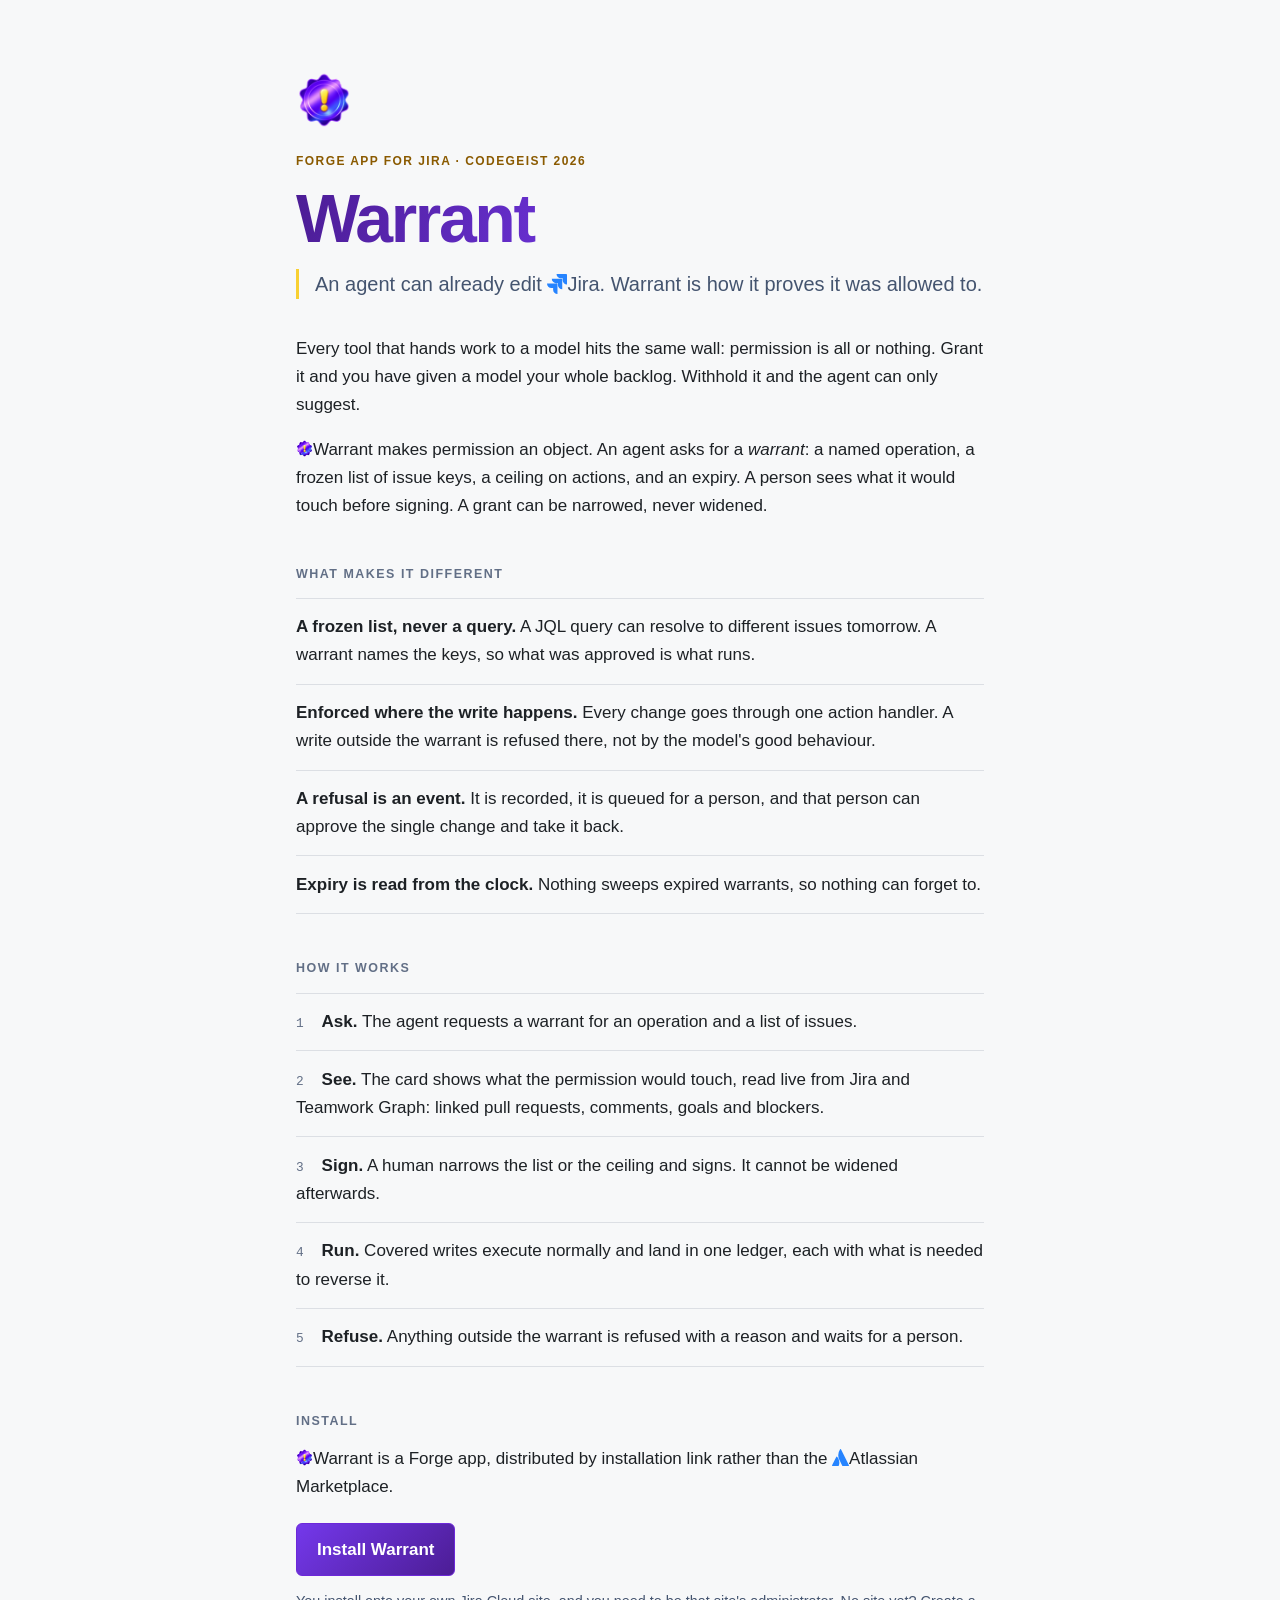
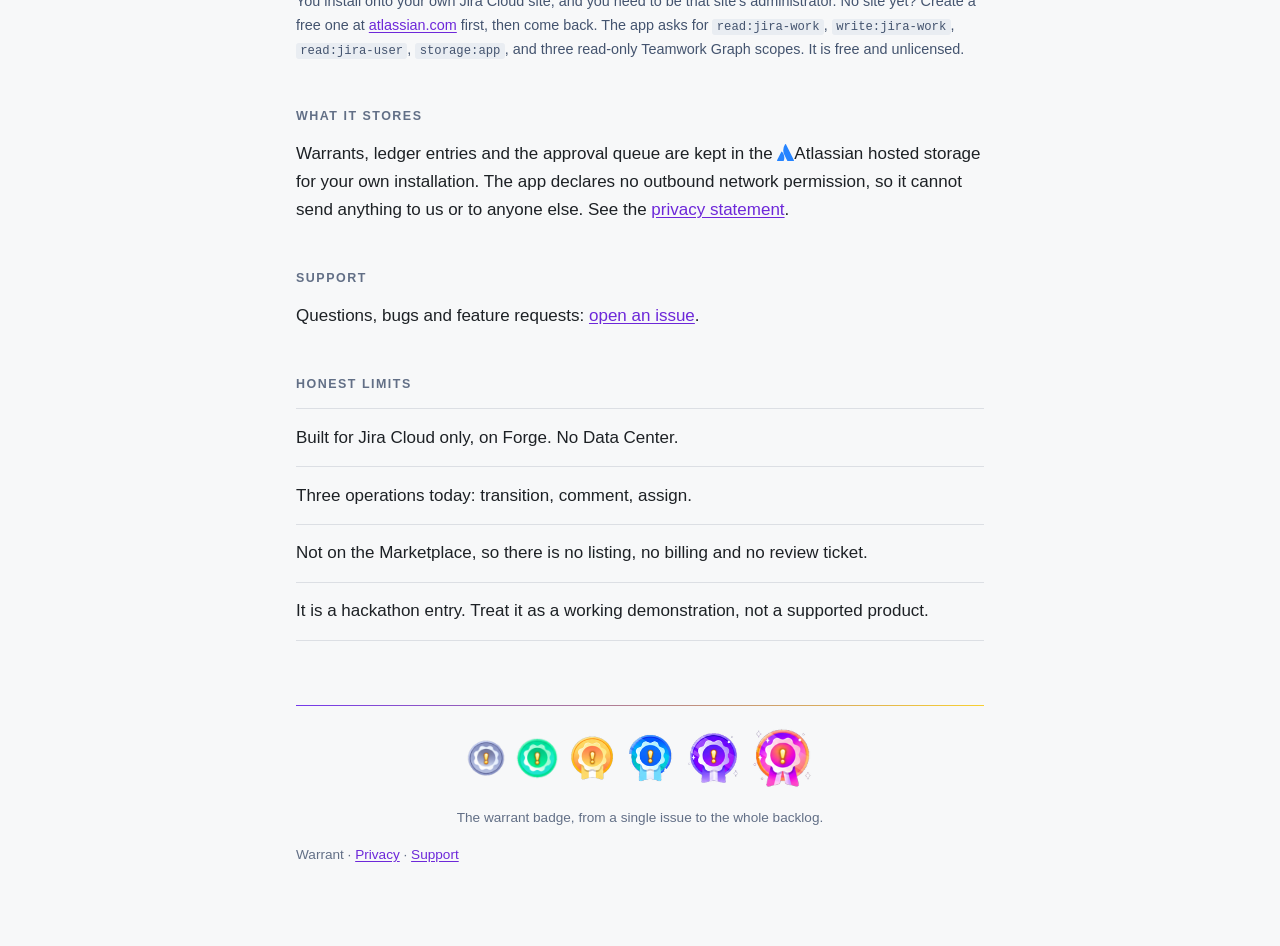
==== commit 45a1a8fd: "Revert "Show the warrant lifecycle as status pills on a dark plate" This reverts commit 8dc42cdccc0d" ====
--- a/index.html
+++ b/index.html
@@ -41,19 +41,6 @@
         <img class="bic" src="mark.png" alt="" width="18" height="18">Warrant makes permission an object. An agent asks for a <em>warrant</em>: a named
         operation, a frozen list of issue keys, a ceiling on actions, and an expiry. A person
         sees what it would touch before signing. A grant can be narrowed, never widened.
-      </p>
-
-      <h2>The life of a warrant</h2>
-      <div class="status-plate">
-        <span class="pill pill-requested"><svg viewBox="0 0 24 24" fill="none" stroke="currentColor" stroke-width="2" stroke-linecap="round" stroke-linejoin="round" aria-hidden="true"><path d="M22 2 11 13"/><path d="M22 2 15 22l-4-9-9-4Z"/></svg>Requested</span>
-        <span class="pill pill-active"><svg viewBox="0 0 24 24" fill="none" stroke="currentColor" stroke-width="2" stroke-linecap="round" stroke-linejoin="round" aria-hidden="true"><circle cx="12" cy="12" r="9" stroke-dasharray="4 4"/></svg>Active</span>
-        <span class="pill pill-exhausted"><svg viewBox="0 0 24 24" fill="none" stroke="currentColor" stroke-width="2" stroke-linecap="round" stroke-linejoin="round" aria-hidden="true"><rect x="2" y="7" width="16" height="10" rx="2"/><line x1="6" y1="11" x2="6" y2="13"/><line x1="22" y1="11" x2="22" y2="13"/></svg>Exhausted</span>
-        <span class="pill pill-expired"><svg viewBox="0 0 24 24" fill="none" stroke="currentColor" stroke-width="2" stroke-linecap="round" stroke-linejoin="round" aria-hidden="true"><circle cx="12" cy="12" r="9"/><path d="M12 7v5l3 2"/></svg>Expired</span>
-        <span class="pill pill-revoked"><svg viewBox="0 0 24 24" fill="none" stroke="currentColor" stroke-width="2" stroke-linecap="round" stroke-linejoin="round" aria-hidden="true"><circle cx="12" cy="12" r="9"/><path d="m9 9 6 6M15 9l-6 6"/></svg>Revoked</span>
-      </div>
-      <p class="small">
-        The five phases a warrant moves through, using the exact words the panel and the console
-        show. Exhausted and expired are read from the clock, never stored.
       </p>
 
       <h2>What makes it different</h2>
--- a/style.css
+++ b/style.css
@@ -163,43 +163,6 @@
   vertical-align: -0.12em;
 }
 
-.status-plate {
-  display: flex;
-  flex-wrap: wrap;
-  justify-content: center;
-  gap: 0.55rem;
-  background: #141519;
-  border-radius: 18px;
-  padding: 1.5rem 1rem;
-  margin: 0 0 0.9rem;
-  box-shadow: 0 1px 3px rgba(9, 30, 66, 0.12), 0 0 1px rgba(9, 30, 66, 0.3);
-}
-
-.pill {
-  display: inline-flex;
-  align-items: center;
-  gap: 0.45rem;
-  padding: 0.5rem 0.95rem;
-  border-radius: 999px;
-  font-size: 0.98rem;
-  font-weight: 600;
-  line-height: 1;
-  color: var(--c);
-  background: var(--cbg);
-  border: 1px solid var(--cbr);
-}
-
-.pill svg {
-  width: 1.15em;
-  height: 1.15em;
-}
-
-.pill-requested { --c: #c084fc; --cbg: rgba(139, 92, 246, 0.18); --cbr: rgba(139, 92, 246, 0.45); }
-.pill-active    { --c: #4dabf7; --cbg: rgba(77, 171, 247, 0.15); --cbr: rgba(77, 171, 247, 0.45); }
-.pill-exhausted { --c: #f8d032; --cbg: rgba(248, 208, 50, 0.13); --cbr: rgba(248, 208, 50, 0.45); }
-.pill-expired   { --c: #9aa2ad; --cbg: rgba(154, 162, 173, 0.14); --cbr: rgba(154, 162, 173, 0.4); }
-.pill-revoked   { --c: #fb6f7f; --cbg: rgba(250, 82, 82, 0.15); --cbr: rgba(250, 82, 82, 0.45); }
-
 .small {
   font-size: 0.9rem;
   color: var(--ink2);
@@ -262,12 +225,6 @@
     background: #24272b;
   }
 
-  .status-plate {
-    background: var(--raised);
-    border: 1px solid var(--line);
-    box-shadow: none;
-  }
-
   @supports ((-webkit-background-clip: text) or (background-clip: text)) {
     h1 {
       background: linear-gradient(105deg, #ede9fe 0%, #b79bfa 30%, #8b5cf6 68%, var(--gold) 135%);
